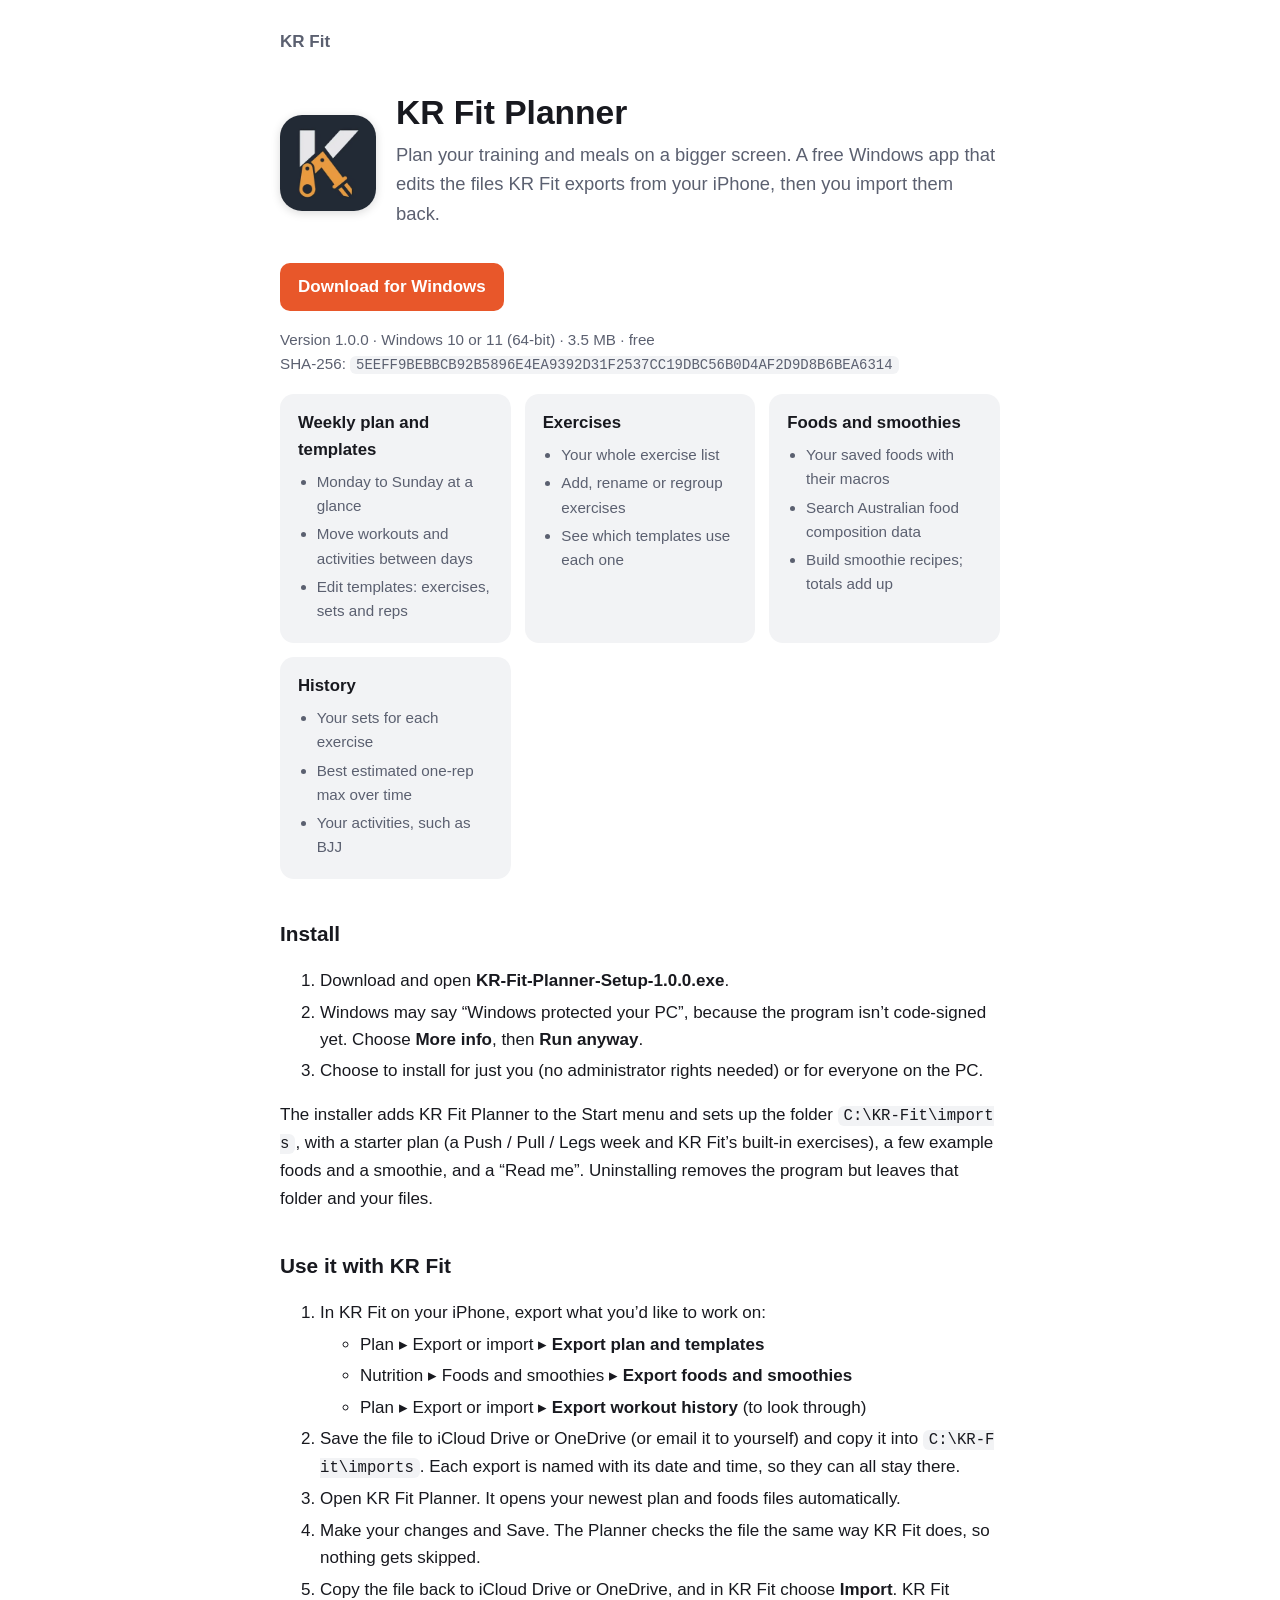
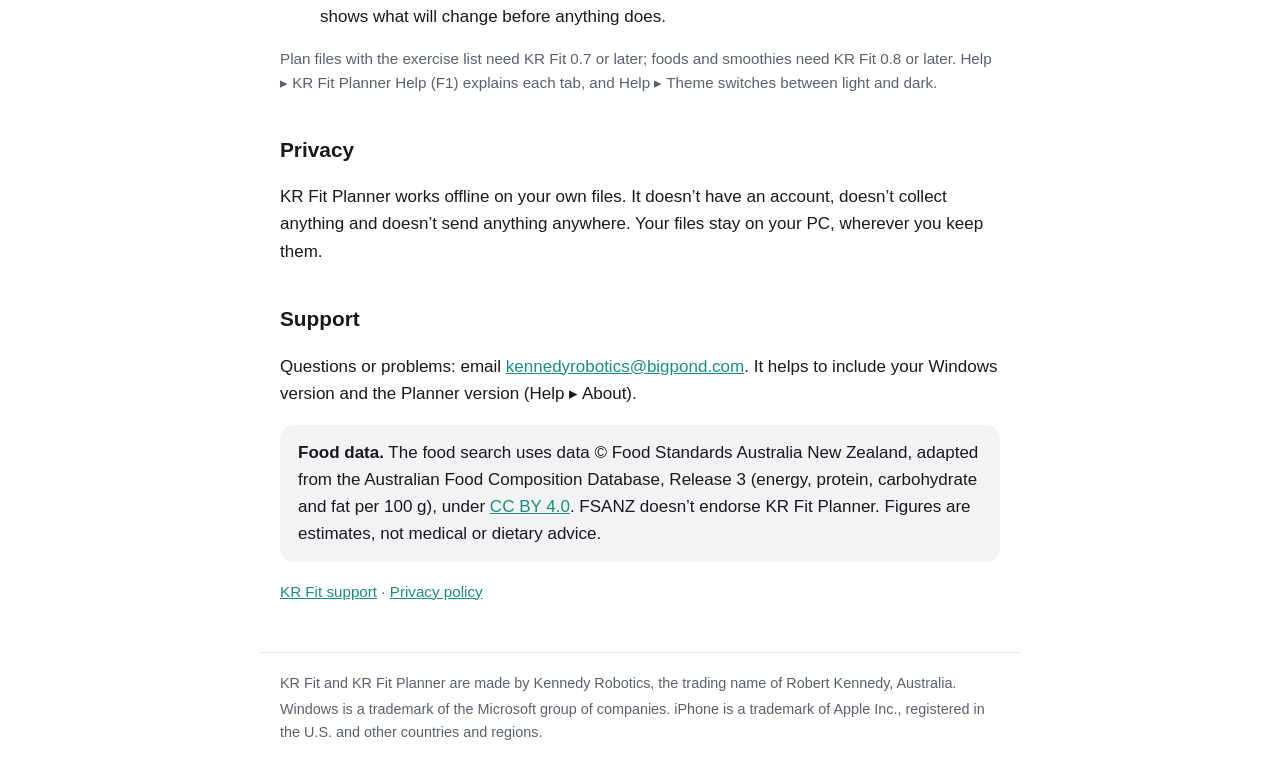
==== krfit/planner/index.html @ 1c7f2bd5 "KR Fit Planner for Windows: download page (1.0.0) and links from the support page Co-Authored-By: Cl" ====
<!doctype html>
<html lang="en-AU">
<head>
  <meta charset="utf-8">
  <meta name="viewport" content="width=device-width, initial-scale=1">
  <title>KR Fit Planner for Windows</title>
  <meta name="description" content="KR Fit Planner: a free Windows app for editing your KR Fit weekly plan, templates, exercises, foods and smoothies on your PC.">
  <link rel="icon" href="/assets/favicon.png">
  <link rel="stylesheet" href="/assets/style.css">
  <style>
    code { background: var(--surface); border-radius: 6px; padding: 1px 6px; font-size: 0.92em; word-break: break-all; }
    ol li, ul li { margin: 0.25em 0; }
  </style>
</head>
<body>
  <header><a href="/krfit/">KR Fit</a></header>
  <main>
    <div class="hero">
      <img src="/assets/krfit-icon.png" alt="KR Fit app icon">
      <div>
        <h1>KR Fit Planner</h1>
        <p class="lead">Plan your training and meals on a bigger screen. A free Windows app that edits the files KR Fit exports
          from your iPhone, then you import them back.</p>
      </div>
    </div>

    <p><a class="button" href="KR-Fit-Planner-Setup-1.0.0.exe" download>Download for Windows</a></p>
    <p class="muted">Version 1.0.0 · Windows 10 or 11 (64-bit) · 3.5 MB · free<br>
      SHA-256: <code>5EEFF9BEBBCB92B5896E4EA9392D31F2537CC19DBC56B0D4AF2D9D8B6BEA6314</code></p>

    <div class="cards">
      <div class="card">
        <h3>Weekly plan and templates</h3>
        <ul>
          <li>Monday to Sunday at a glance</li>
          <li>Move workouts and activities between days</li>
          <li>Edit templates: exercises, sets and reps</li>
        </ul>
      </div>
      <div class="card">
        <h3>Exercises</h3>
        <ul>
          <li>Your whole exercise list</li>
          <li>Add, rename or regroup exercises</li>
          <li>See which templates use each one</li>
        </ul>
      </div>
      <div class="card">
        <h3>Foods and smoothies</h3>
        <ul>
          <li>Your saved foods with their macros</li>
          <li>Search Australian food composition data</li>
          <li>Build smoothie recipes; totals add up</li>
        </ul>
      </div>
      <div class="card">
        <h3>History</h3>
        <ul>
          <li>Your sets for each exercise</li>
          <li>Best estimated one-rep max over time</li>
          <li>Your activities, such as BJJ</li>
        </ul>
      </div>
    </div>

    <h2>Install</h2>
    <ol>
      <li>Download and open <strong>KR-Fit-Planner-Setup-1.0.0.exe</strong>.</li>
      <li>Windows may say “Windows protected your PC”, because the program isn’t code-signed yet. Choose
        <strong>More info</strong>, then <strong>Run anyway</strong>.</li>
      <li>Choose to install for just you (no administrator rights needed) or for everyone on the PC.</li>
    </ol>
    <p>The installer adds KR Fit Planner to the Start menu and sets up the folder <code>C:\KR-Fit\imports</code>, with a
      starter plan (a Push / Pull / Legs week and KR Fit’s built-in exercises), a few example foods and a smoothie, and a
      “Read me”. Uninstalling removes the program but leaves that folder and your files.</p>

    <h2>Use it with KR Fit</h2>
    <ol>
      <li>In KR Fit on your iPhone, export what you’d like to work on:
        <ul>
          <li>Plan ▸ Export or import ▸ <strong>Export plan and templates</strong></li>
          <li>Nutrition ▸ Foods and smoothies ▸ <strong>Export foods and smoothies</strong></li>
          <li>Plan ▸ Export or import ▸ <strong>Export workout history</strong> (to look through)</li>
        </ul>
      </li>
      <li>Save the file to iCloud Drive or OneDrive (or email it to yourself) and copy it into <code>C:\KR-Fit\imports</code>.
        Each export is named with its date and time, so they can all stay there.</li>
      <li>Open KR Fit Planner. It opens your newest plan and foods files automatically.</li>
      <li>Make your changes and Save. The Planner checks the file the same way KR Fit does, so nothing gets skipped.</li>
      <li>Copy the file back to iCloud Drive or OneDrive, and in KR Fit choose <strong>Import</strong>. KR Fit shows what will
        change before anything does.</li>
    </ol>
    <p class="muted">Plan files with the exercise list need KR Fit 0.7 or later; foods and smoothies need KR Fit 0.8 or later.
      Help ▸ KR Fit Planner Help (F1) explains each tab, and Help ▸ Theme switches between light and dark.</p>

    <h2>Privacy</h2>
    <p>KR Fit Planner works offline on your own files. It doesn’t have an account, doesn’t collect anything and doesn’t send
      anything anywhere. Your files stay on your PC, wherever you keep them.</p>

    <h2>Support</h2>
    <p>Questions or problems: email
      <a href="mailto:kennedyrobotics@bigpond.com?subject=KR%20Fit%20Planner">kennedyrobotics@bigpond.com</a>. It helps to
      include your Windows version and the Planner version (Help ▸ About).</p>

    <div class="note">
      <strong>Food data.</strong> The food search uses data © Food Standards Australia New Zealand, adapted from the
      Australian Food Composition Database, Release 3 (energy, protein, carbohydrate and fat per 100 g), under
      <a href="https://creativecommons.org/licenses/by/4.0/">CC BY 4.0</a>. FSANZ doesn’t endorse KR Fit Planner. Figures
      are estimates, not medical or dietary advice.
    </div>

    <p class="muted"><a href="/krfit/">KR Fit support</a> · <a href="/krfit/privacy/">Privacy policy</a></p>
  </main>
  <footer>
    <p>KR Fit and KR Fit Planner are made by Kennedy Robotics, the trading name of Robert Kennedy, Australia.</p>
    <p>Windows is a trademark of the Microsoft group of companies. iPhone is a trademark of Apple Inc., registered in the
      U.S. and other countries and regions.</p>
  </footer>
</body>
</html>
---- assets/style.css ----
:root {
  --bg: #ffffff;
  --surface: #f2f3f5;
  --text: #18191f;
  --muted: #5b6070;
  --accent: #e8572a;
  --accent-2: #1a8c80;
  --border: #e1e3e8;
  color-scheme: light dark;
}
@media (prefers-color-scheme: dark) {
  :root {
    --bg: #18191f;
    --surface: #23252d;
    --text: #f2f3f5;
    --muted: #a3a8b8;
    --accent: #ff7a4d;
    --accent-2: #3cc0b2;
    --border: #33363f;
  }
}
* { box-sizing: border-box; }
html { -webkit-text-size-adjust: 100%; }
body {
  margin: 0;
  background: var(--bg);
  color: var(--text);
  font: 17px/1.6 -apple-system, BlinkMacSystemFont, "Segoe UI", Roboto, Helvetica, Arial, sans-serif;
}
main, header, footer { max-width: 760px; margin: 0 auto; padding: 0 20px; }
header { padding-top: 28px; padding-bottom: 8px; }
header a { color: var(--muted); text-decoration: none; font-weight: 600; }
h1 { font-size: 2.1rem; line-height: 1.2; margin: 0.4em 0 0.2em; }
h2 { font-size: 1.3rem; margin: 1.8em 0 0.4em; }
p, li { color: var(--text); }
.lead { font-size: 1.15rem; color: var(--muted); margin-top: 0; }
.muted { color: var(--muted); font-size: 0.95rem; }
a { color: var(--accent-2); }
.hero { display: flex; gap: 20px; align-items: center; margin-top: 16px; }
.hero img { width: 96px; height: 96px; border-radius: 22px; flex: none; box-shadow: 0 2px 10px rgba(0, 0, 0, 0.15); }
.cards { display: grid; grid-template-columns: repeat(auto-fit, minmax(200px, 1fr)); gap: 14px; margin: 18px 0; }
.card { background: var(--surface); border-radius: 14px; padding: 16px 18px; }
.card h3 { margin: 0 0 6px; font-size: 1.05rem; }
.card ul { margin: 0; padding-left: 1.1em; }
.card li { color: var(--muted); font-size: 0.95rem; }
.note { background: var(--surface); border-radius: 14px; padding: 14px 18px; margin: 18px 0; }
.button {
  display: inline-block; background: var(--accent); color: #fff; text-decoration: none;
  font-weight: 600; padding: 10px 18px; border-radius: 10px;
}
footer { border-top: 1px solid var(--border); margin-top: 48px; padding-top: 16px; padding-bottom: 32px; }
footer p { color: var(--muted); font-size: 0.9rem; margin: 0.2em 0; }
@media (max-width: 480px) {
  h1 { font-size: 1.7rem; }
  .hero img { width: 72px; height: 72px; border-radius: 16px; }
}
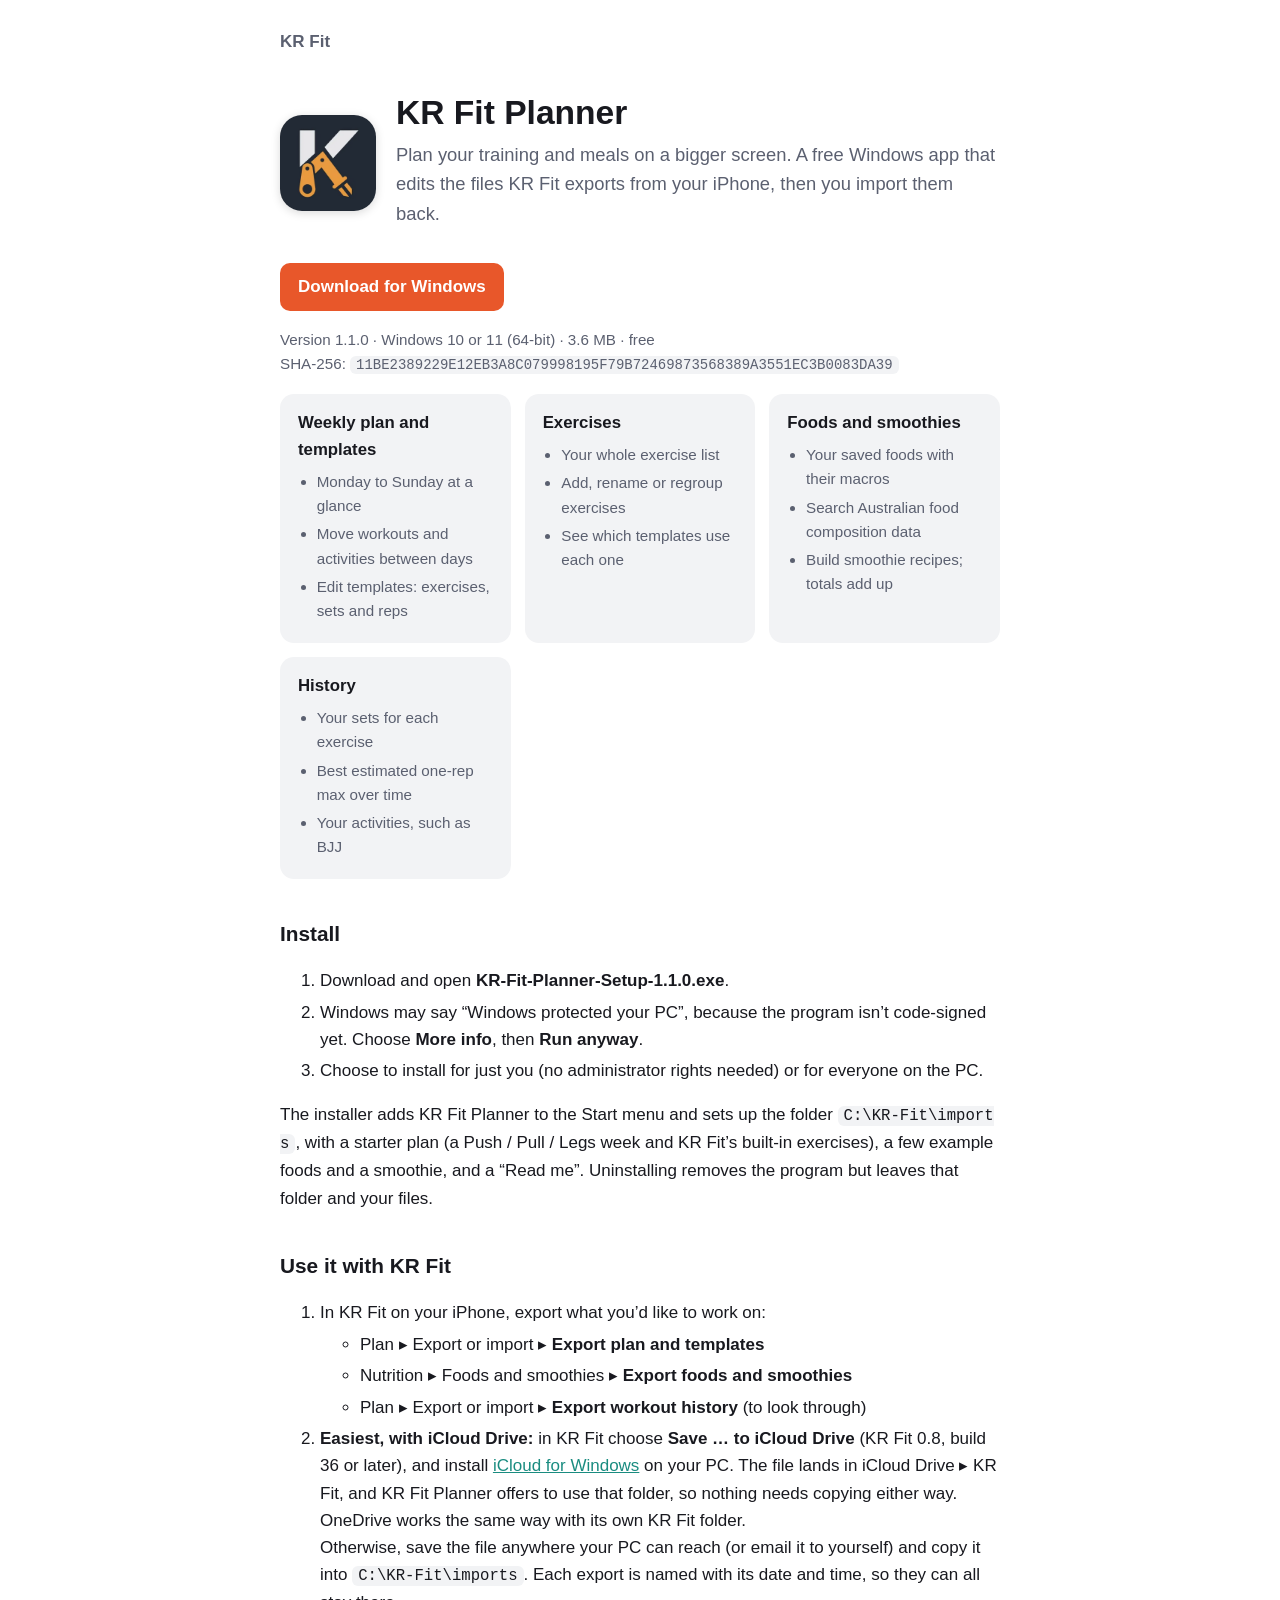
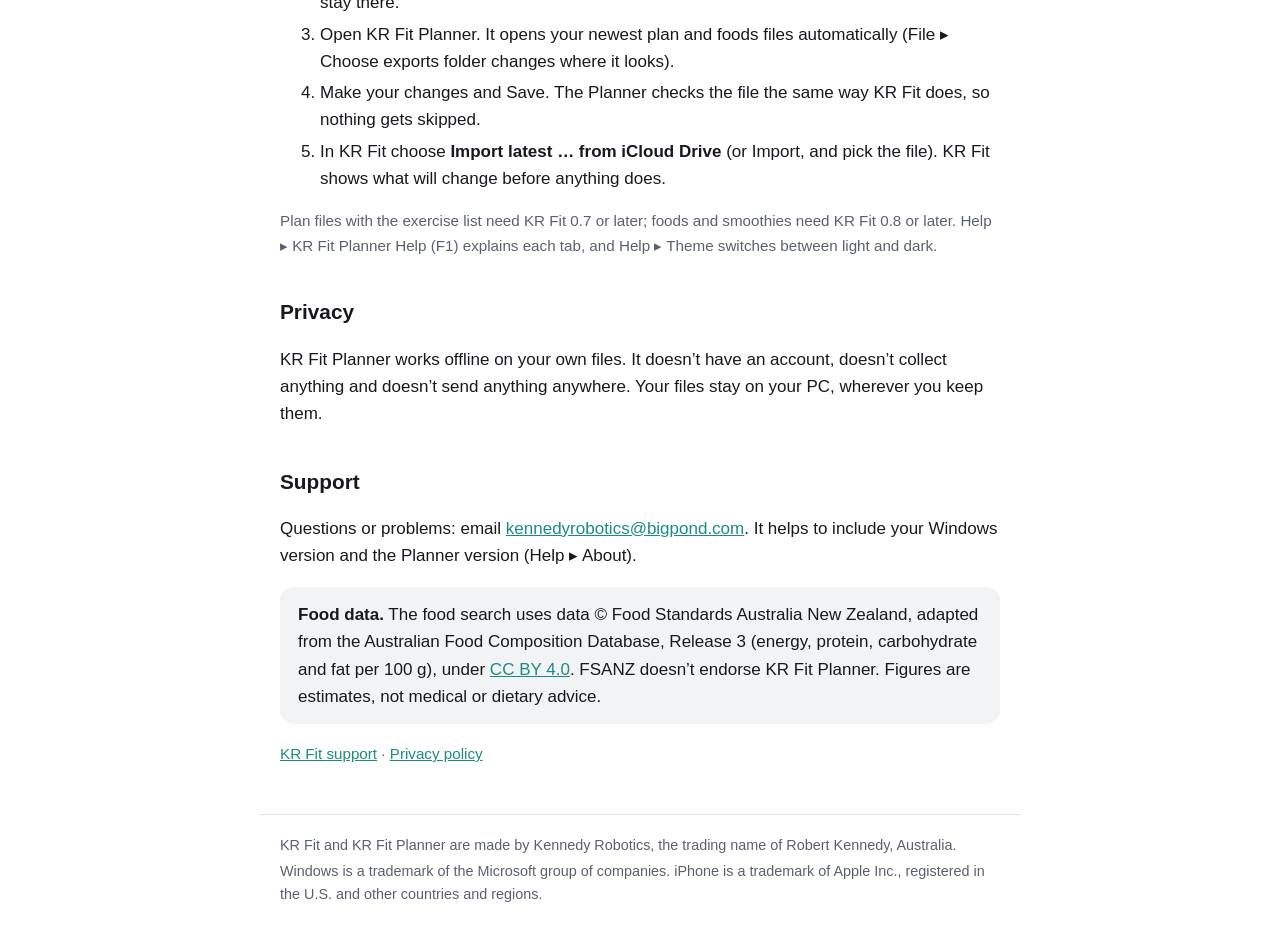
==== commit aa16df3f: "KR Fit Planner 1.1.0 (iCloud Drive / OneDrive folder); privacy policy: the KR Fit folder in iCloud D" ====
--- a/krfit/planner/index.html
+++ b/krfit/planner/index.html
@@ -24,9 +24,9 @@
       </div>
     </div>
 
-    <p><a class="button" href="KR-Fit-Planner-Setup-1.0.0.exe" download>Download for Windows</a></p>
-    <p class="muted">Version 1.0.0 · Windows 10 or 11 (64-bit) · 3.5 MB · free<br>
-      SHA-256: <code>5EEFF9BEBBCB92B5896E4EA9392D31F2537CC19DBC56B0D4AF2D9D8B6BEA6314</code></p>
+    <p><a class="button" href="KR-Fit-Planner-Setup-1.1.0.exe" download>Download for Windows</a></p>
+    <p class="muted">Version 1.1.0 · Windows 10 or 11 (64-bit) · 3.6 MB · free<br>
+      SHA-256: <code>11BE2389229E12EB3A8C079998195F79B72469873568389A3551EC3B0083DA39</code></p>
 
     <div class="cards">
       <div class="card">
@@ -65,7 +65,7 @@
 
     <h2>Install</h2>
     <ol>
-      <li>Download and open <strong>KR-Fit-Planner-Setup-1.0.0.exe</strong>.</li>
+      <li>Download and open <strong>KR-Fit-Planner-Setup-1.1.0.exe</strong>.</li>
       <li>Windows may say “Windows protected your PC”, because the program isn’t code-signed yet. Choose
         <strong>More info</strong>, then <strong>Run anyway</strong>.</li>
       <li>Choose to install for just you (no administrator rights needed) or for everyone on the PC.</li>
@@ -83,12 +83,17 @@
           <li>Plan ▸ Export or import ▸ <strong>Export workout history</strong> (to look through)</li>
         </ul>
       </li>
-      <li>Save the file to iCloud Drive or OneDrive (or email it to yourself) and copy it into <code>C:\KR-Fit\imports</code>.
-        Each export is named with its date and time, so they can all stay there.</li>
-      <li>Open KR Fit Planner. It opens your newest plan and foods files automatically.</li>
+      <li><strong>Easiest, with iCloud Drive:</strong> in KR Fit choose <strong>Save … to iCloud Drive</strong> (KR Fit 0.8,
+        build 36 or later), and install <a href="https://apps.microsoft.com/search?query=icloud">iCloud for Windows</a> on
+        your PC. The file lands in iCloud Drive ▸ KR Fit, and KR Fit Planner offers to use that folder, so nothing needs
+        copying either way. OneDrive works the same way with its own KR Fit folder.<br>
+        Otherwise, save the file anywhere your PC can reach (or email it to yourself) and copy it into
+        <code>C:\KR-Fit\imports</code>. Each export is named with its date and time, so they can all stay there.</li>
+      <li>Open KR Fit Planner. It opens your newest plan and foods files automatically (File ▸ Choose exports folder
+        changes where it looks).</li>
       <li>Make your changes and Save. The Planner checks the file the same way KR Fit does, so nothing gets skipped.</li>
-      <li>Copy the file back to iCloud Drive or OneDrive, and in KR Fit choose <strong>Import</strong>. KR Fit shows what will
-        change before anything does.</li>
+      <li>In KR Fit choose <strong>Import latest … from iCloud Drive</strong> (or Import, and pick the file). KR Fit shows
+        what will change before anything does.</li>
     </ol>
     <p class="muted">Plan files with the exercise list need KR Fit 0.7 or later; foods and smoothies need KR Fit 0.8 or later.
       Help ▸ KR Fit Planner Help (F1) explains each tab, and Help ▸ Theme switches between light and dark.</p>
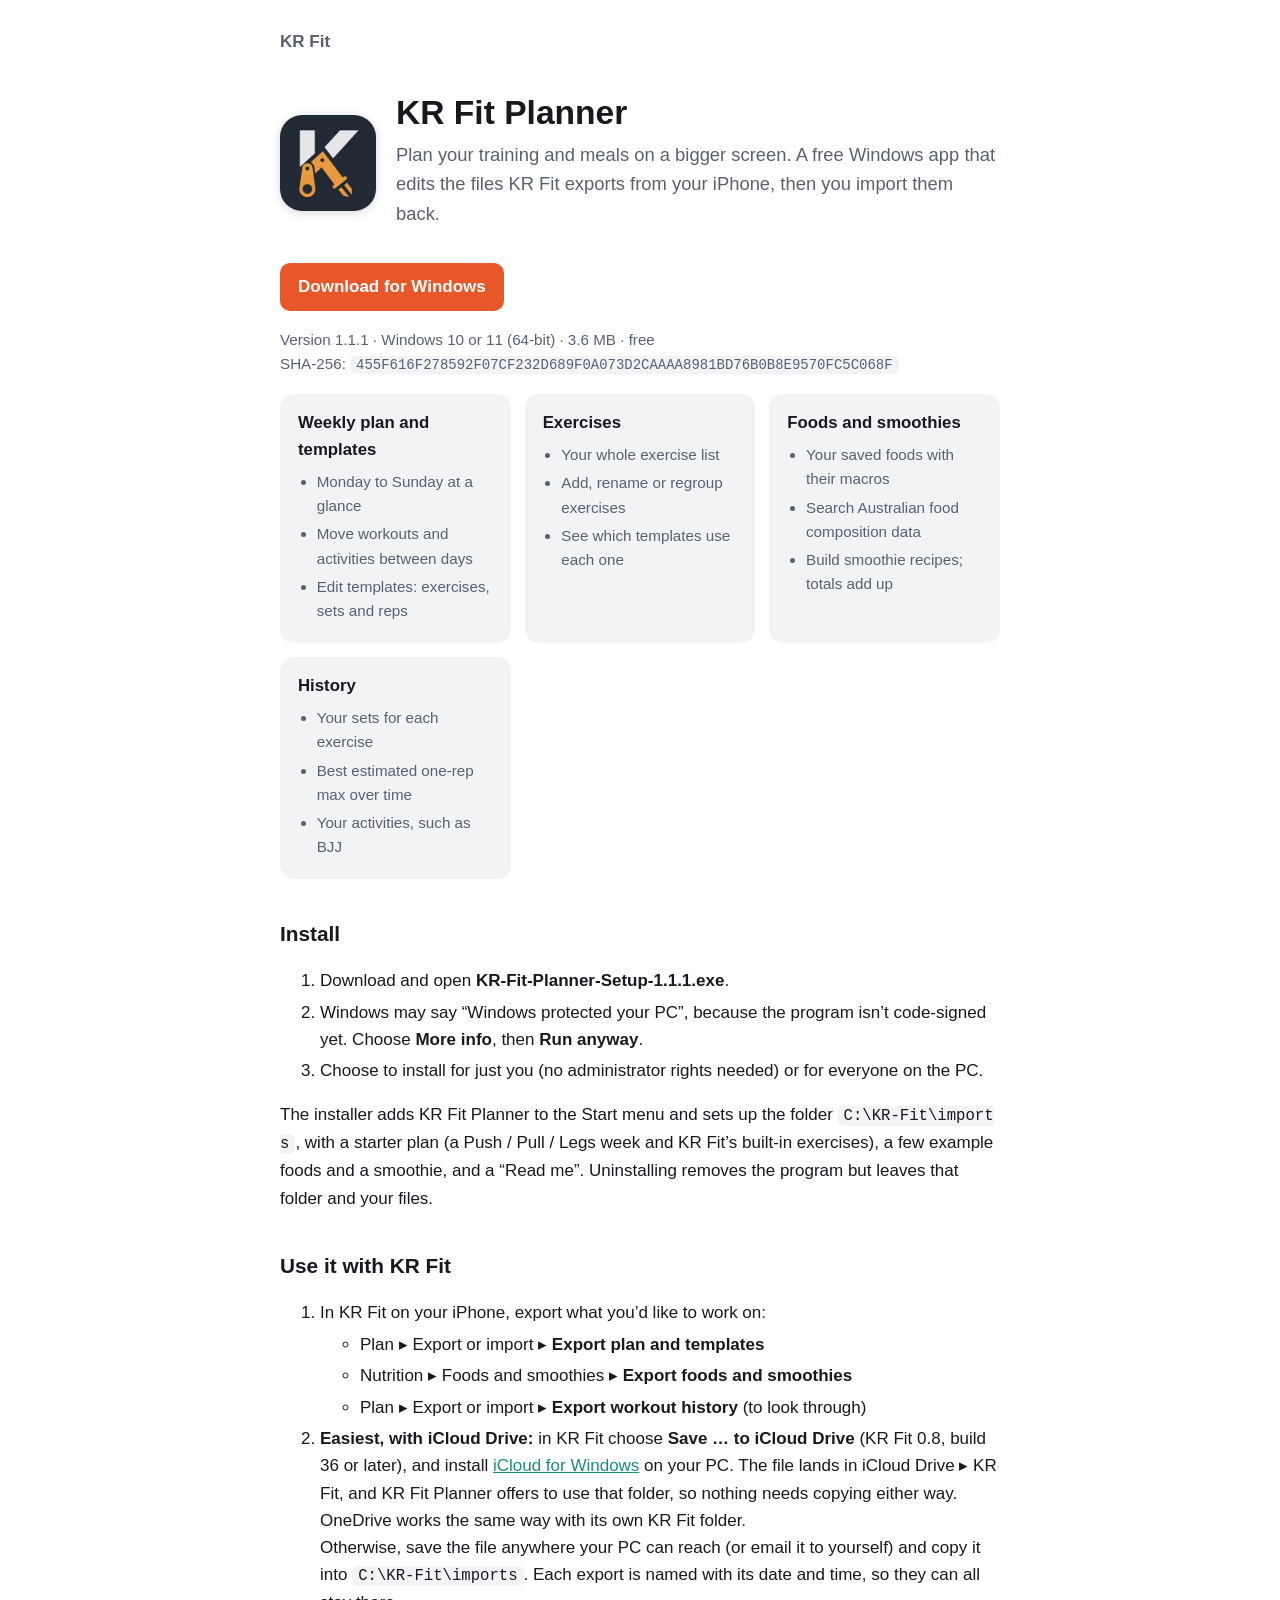
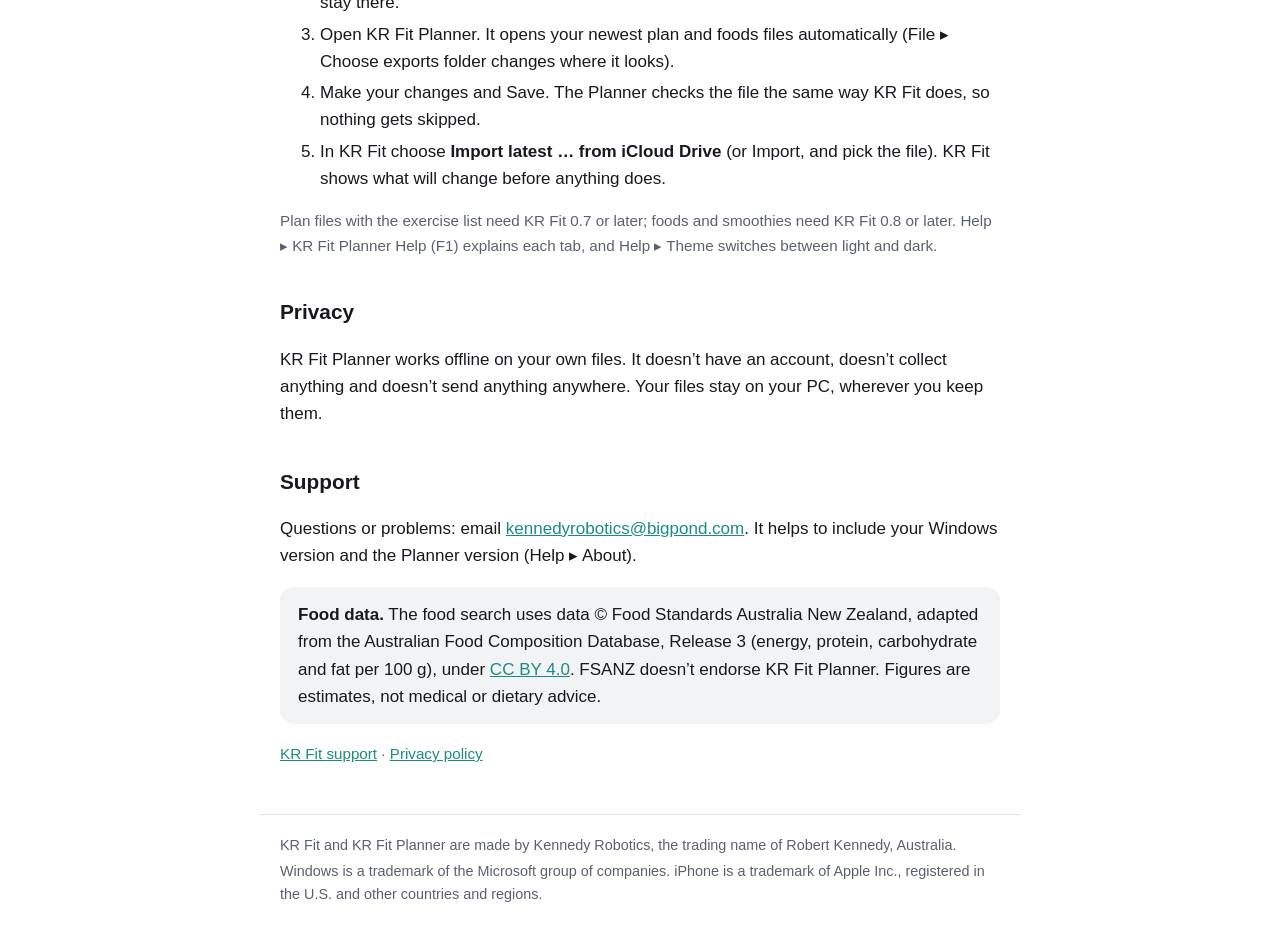
==== commit 2992bf87: "KR Fit Planner 1.1.1: finds KR Fit's iCloud Drive folder Co-Authored-By: Claude Opus 5.5 <noreply@an" ====
--- a/krfit/planner/index.html
+++ b/krfit/planner/index.html
@@ -24,9 +24,9 @@
       </div>
     </div>
 
-    <p><a class="button" href="KR-Fit-Planner-Setup-1.1.0.exe" download>Download for Windows</a></p>
-    <p class="muted">Version 1.1.0 · Windows 10 or 11 (64-bit) · 3.6 MB · free<br>
-      SHA-256: <code>11BE2389229E12EB3A8C079998195F79B72469873568389A3551EC3B0083DA39</code></p>
+    <p><a class="button" href="KR-Fit-Planner-Setup-1.1.1.exe" download>Download for Windows</a></p>
+    <p class="muted">Version 1.1.1 · Windows 10 or 11 (64-bit) · 3.6 MB · free<br>
+      SHA-256: <code>455F616F278592F07CF232D689F0A073D2CAAAA8981BD76B0B8E9570FC5C068F</code></p>
 
     <div class="cards">
       <div class="card">
@@ -65,7 +65,7 @@
 
     <h2>Install</h2>
     <ol>
-      <li>Download and open <strong>KR-Fit-Planner-Setup-1.1.0.exe</strong>.</li>
+      <li>Download and open <strong>KR-Fit-Planner-Setup-1.1.1.exe</strong>.</li>
       <li>Windows may say “Windows protected your PC”, because the program isn’t code-signed yet. Choose
         <strong>More info</strong>, then <strong>Run anyway</strong>.</li>
       <li>Choose to install for just you (no administrator rights needed) or for everyone on the PC.</li>
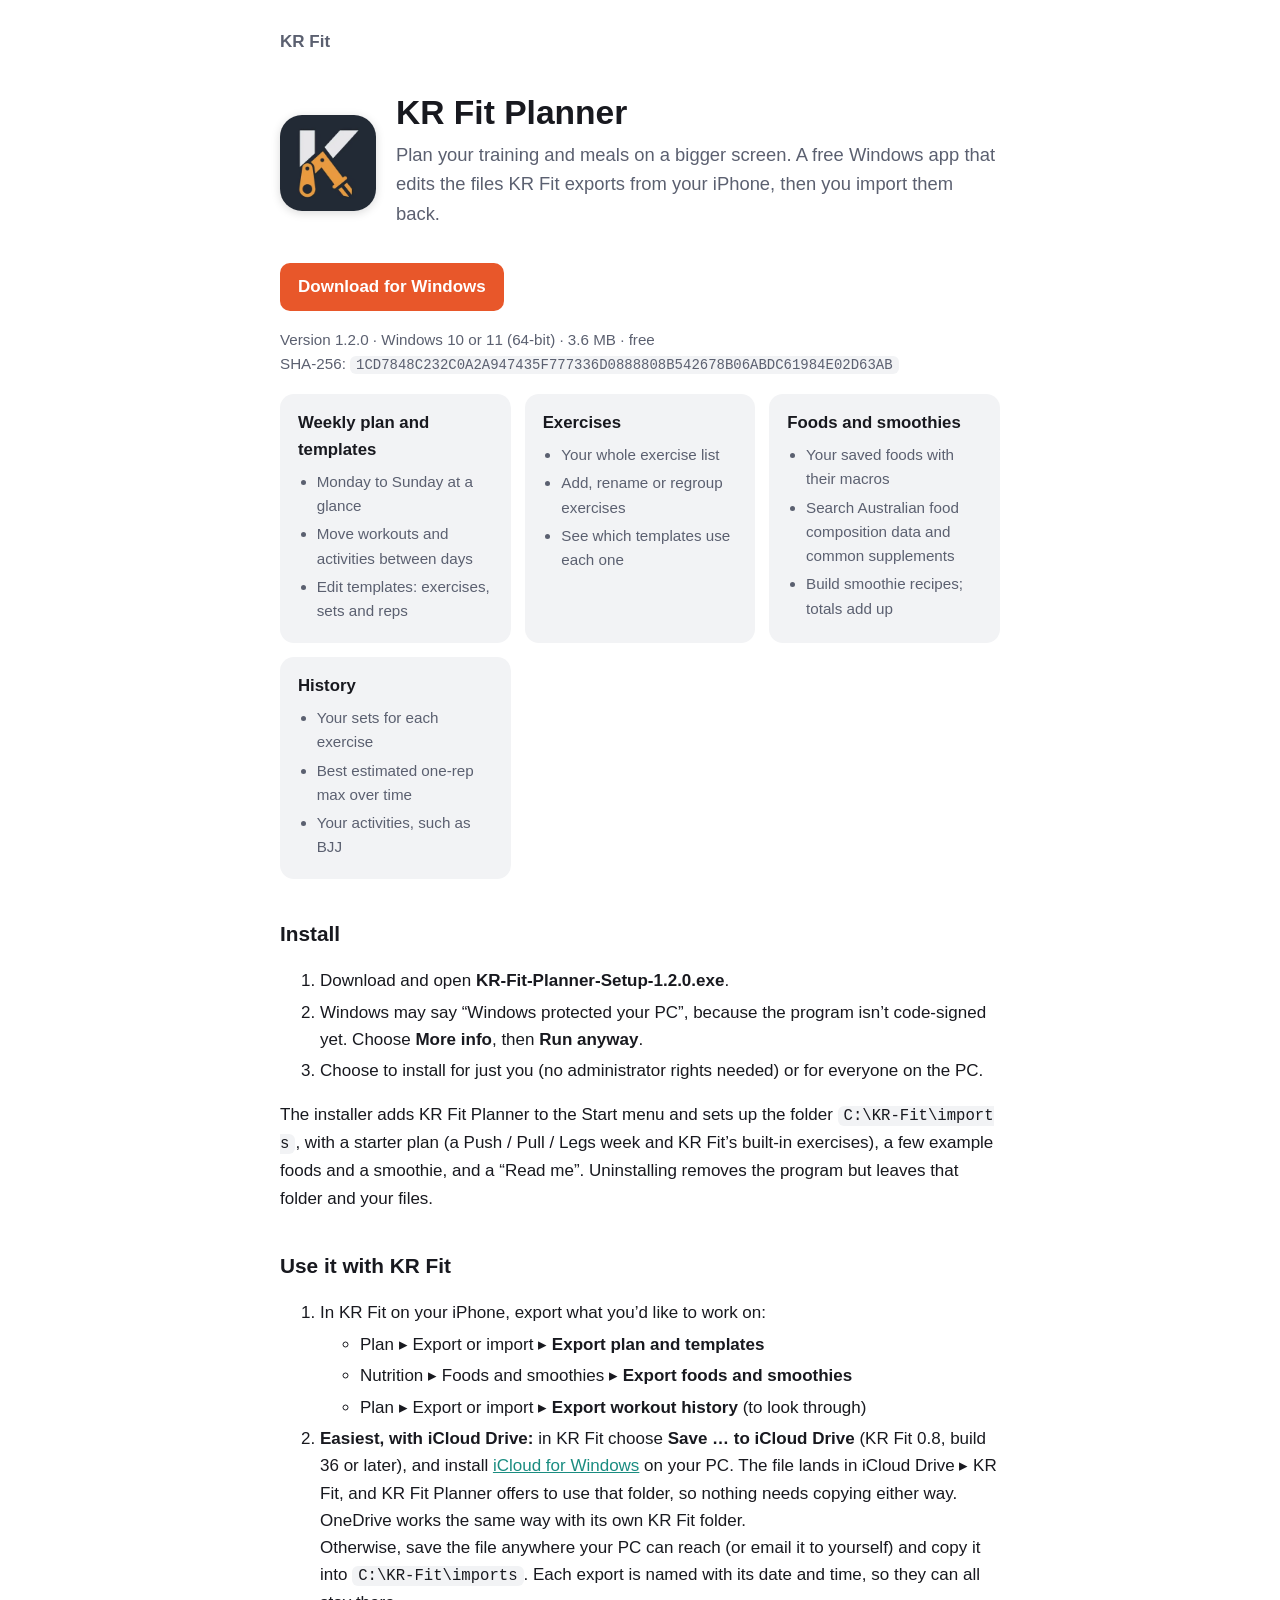
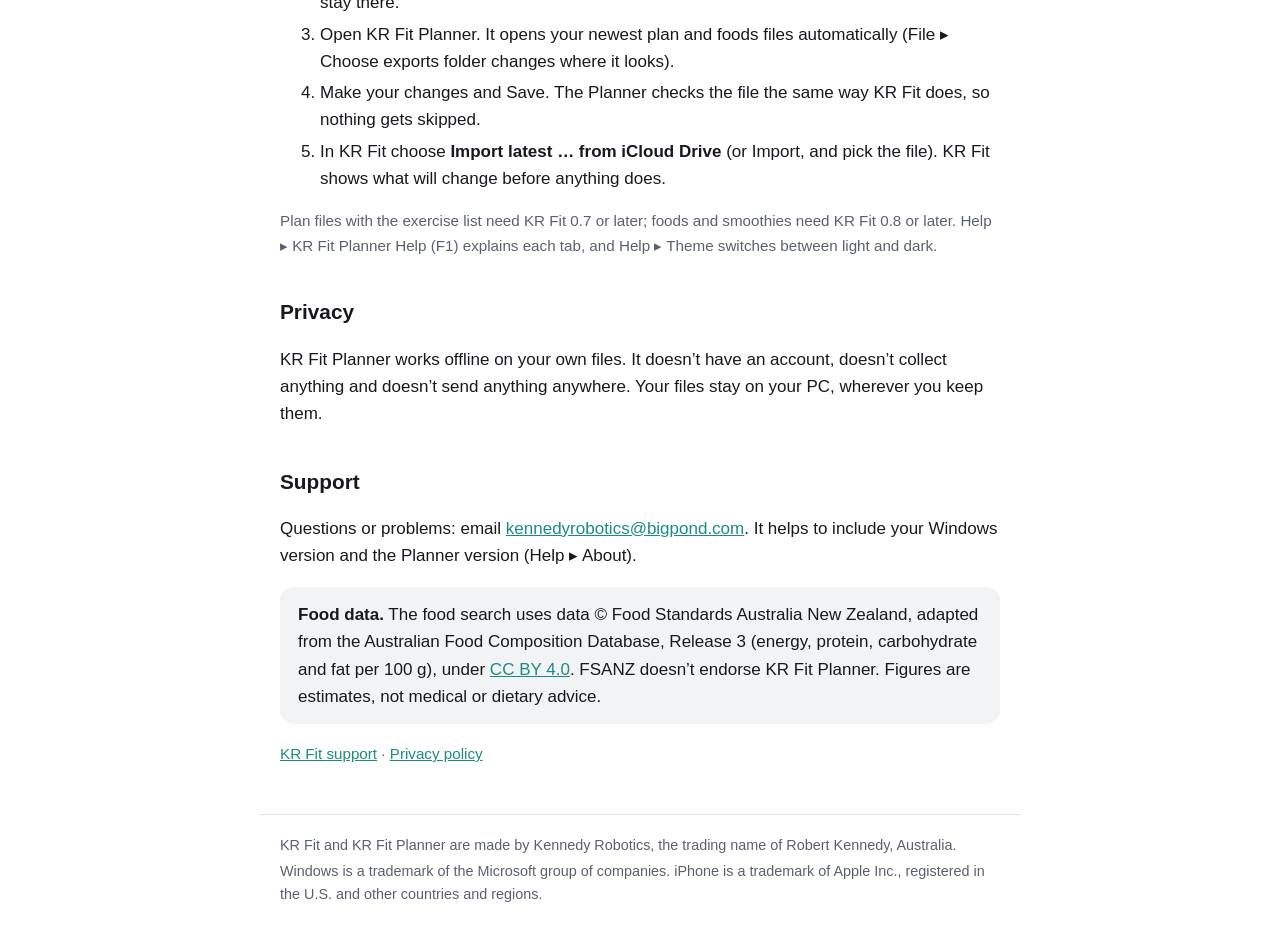
==== commit 0d1515e9: "KR Fit Planner 1.2.0: Find a supplement Co-Authored-By: Claude Opus 5.5 <noreply@anthropic.com>" ====
--- a/krfit/planner/index.html
+++ b/krfit/planner/index.html
@@ -24,9 +24,9 @@
       </div>
     </div>
 
-    <p><a class="button" href="KR-Fit-Planner-Setup-1.1.1.exe" download>Download for Windows</a></p>
-    <p class="muted">Version 1.1.1 · Windows 10 or 11 (64-bit) · 3.6 MB · free<br>
-      SHA-256: <code>455F616F278592F07CF232D689F0A073D2CAAAA8981BD76B0B8E9570FC5C068F</code></p>
+    <p><a class="button" href="KR-Fit-Planner-Setup-1.2.0.exe" download>Download for Windows</a></p>
+    <p class="muted">Version 1.2.0 · Windows 10 or 11 (64-bit) · 3.6 MB · free<br>
+      SHA-256: <code>1CD7848C232C0A2A947435F777336D0888808B542678B06ABDC61984E02D63AB</code></p>
 
     <div class="cards">
       <div class="card">
@@ -49,7 +49,7 @@
         <h3>Foods and smoothies</h3>
         <ul>
           <li>Your saved foods with their macros</li>
-          <li>Search Australian food composition data</li>
+          <li>Search Australian food composition data and common supplements</li>
           <li>Build smoothie recipes; totals add up</li>
         </ul>
       </div>
@@ -65,7 +65,7 @@
 
     <h2>Install</h2>
     <ol>
-      <li>Download and open <strong>KR-Fit-Planner-Setup-1.1.1.exe</strong>.</li>
+      <li>Download and open <strong>KR-Fit-Planner-Setup-1.2.0.exe</strong>.</li>
       <li>Windows may say “Windows protected your PC”, because the program isn’t code-signed yet. Choose
         <strong>More info</strong>, then <strong>Run anyway</strong>.</li>
       <li>Choose to install for just you (no administrator rights needed) or for everyone on the PC.</li>
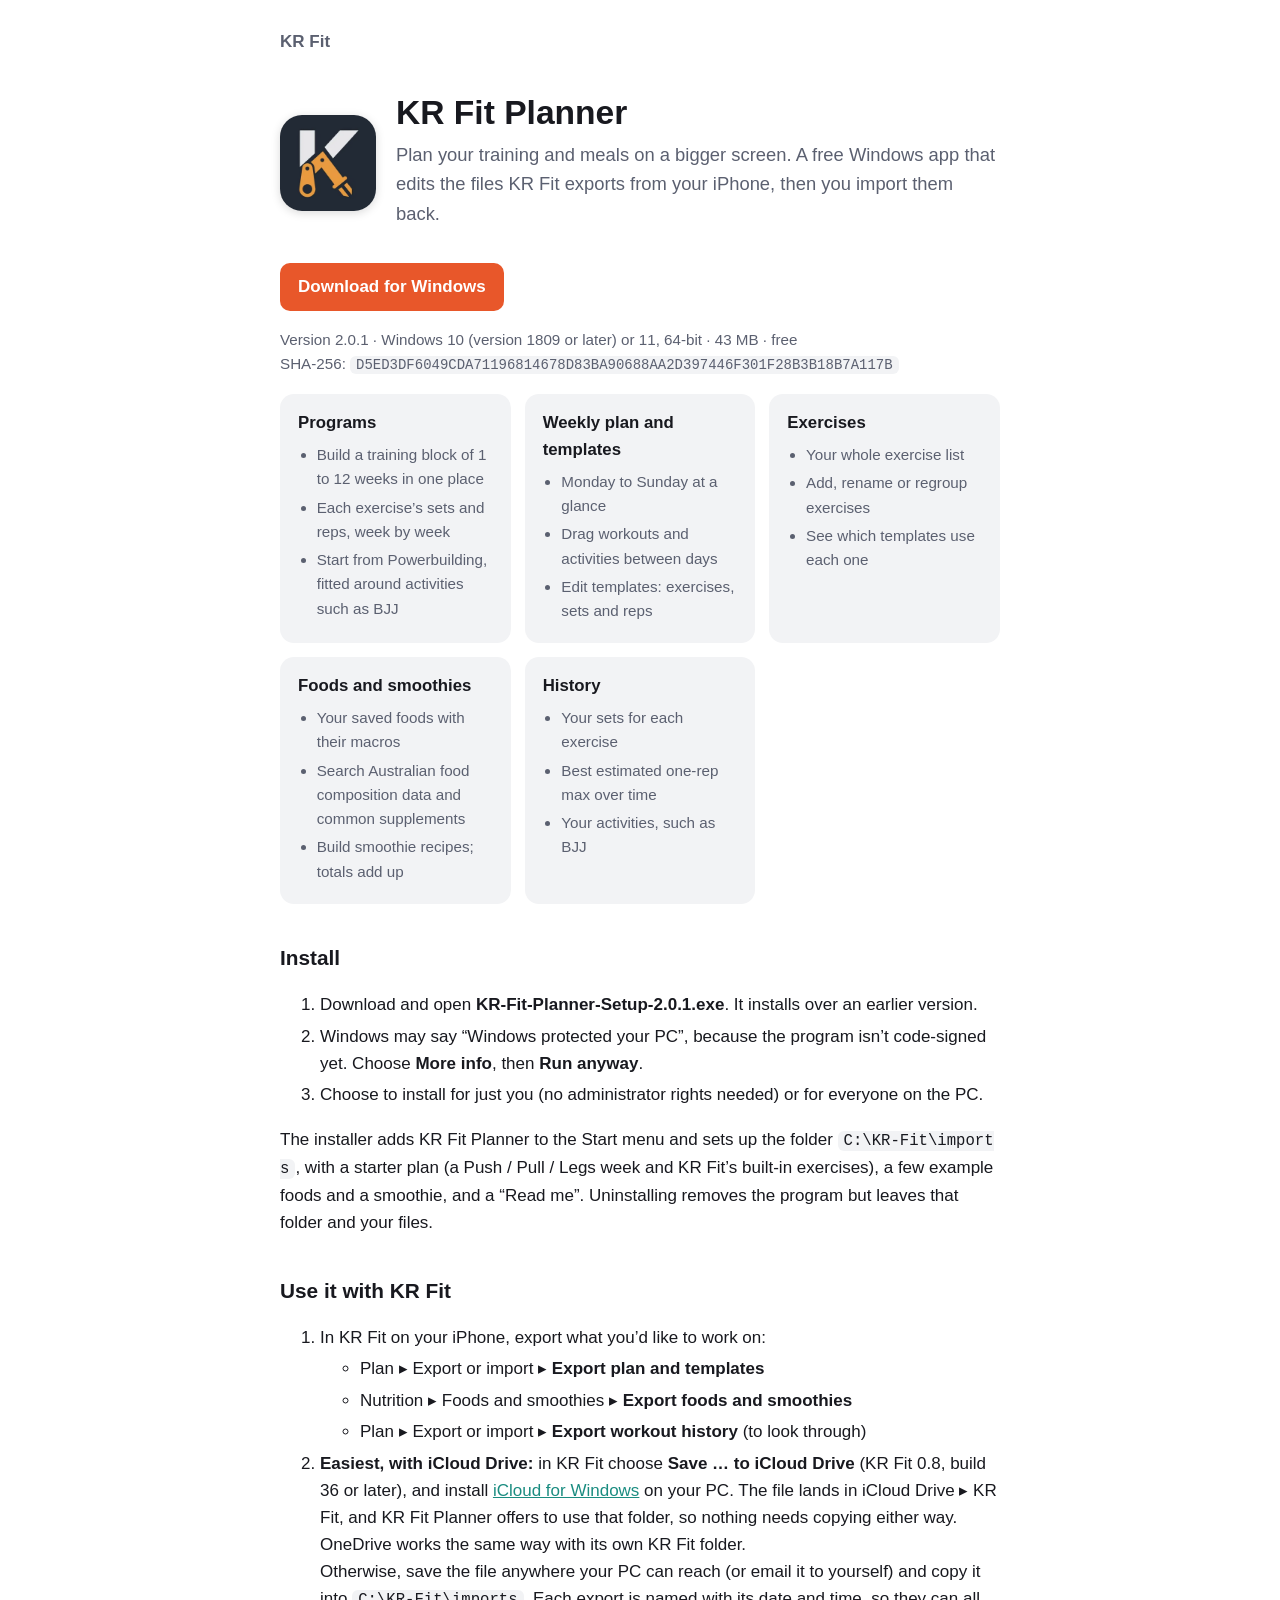
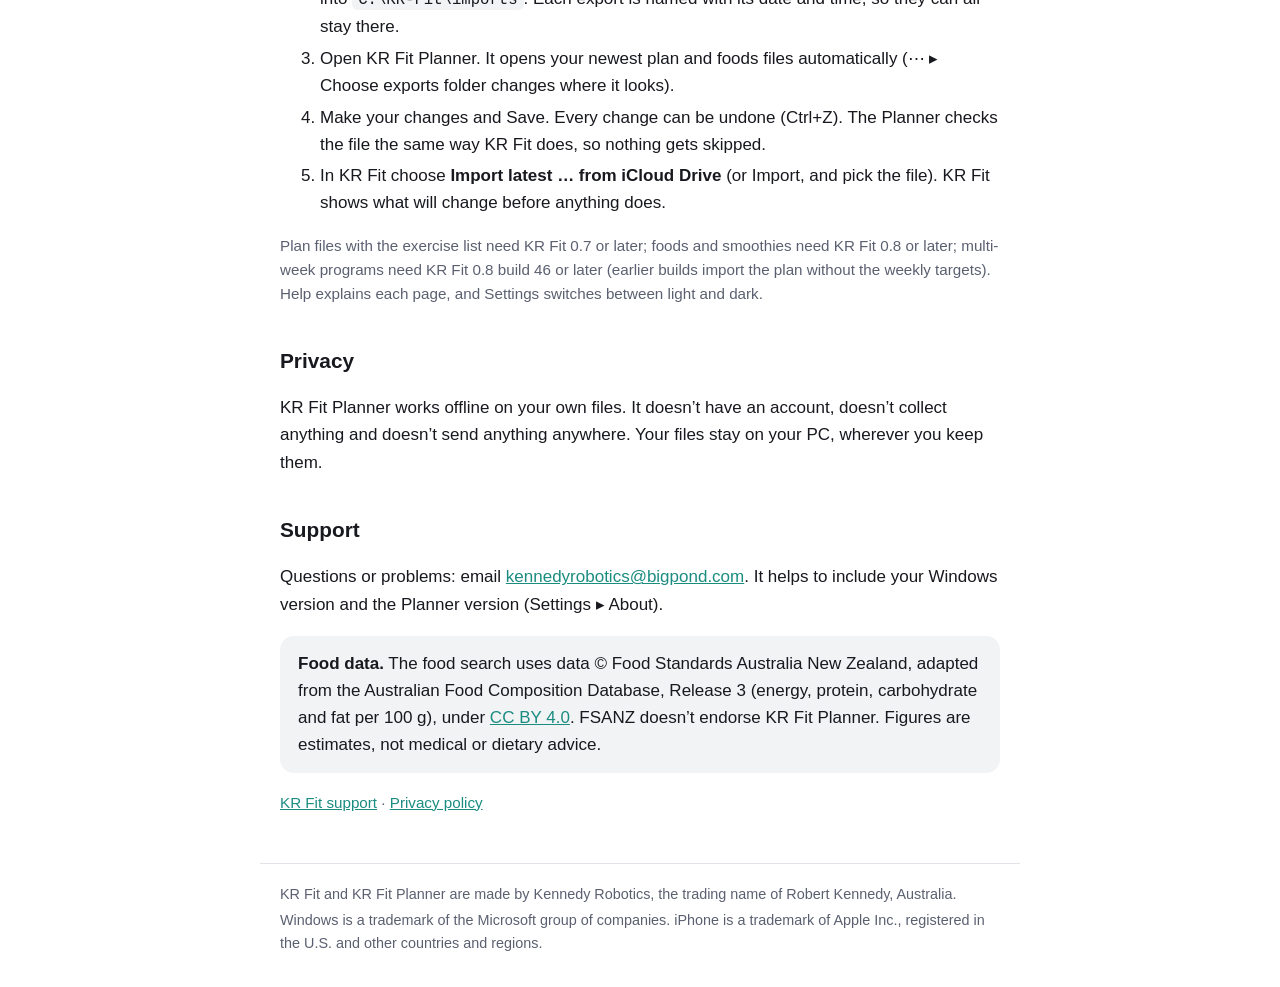
==== commit f8fdd535: "KR Fit Planner 2.0.1: Windows 11 app with a Program page (multi-week programs)" ====
--- a/krfit/planner/index.html
+++ b/krfit/planner/index.html
@@ -4,7 +4,7 @@
   <meta charset="utf-8">
   <meta name="viewport" content="width=device-width, initial-scale=1">
   <title>KR Fit Planner for Windows</title>
-  <meta name="description" content="KR Fit Planner: a free Windows app for editing your KR Fit weekly plan, templates, exercises, foods and smoothies on your PC.">
+  <meta name="description" content="KR Fit Planner: a free Windows app for building your KR Fit programs and editing your weekly plan, templates, exercises, foods and smoothies on your PC.">
   <link rel="icon" href="/assets/favicon.png">
   <link rel="stylesheet" href="/assets/style.css">
   <style>
@@ -24,16 +24,24 @@
       </div>
     </div>
 
-    <p><a class="button" href="KR-Fit-Planner-Setup-1.2.0.exe" download>Download for Windows</a></p>
-    <p class="muted">Version 1.2.0 · Windows 10 or 11 (64-bit) · 3.6 MB · free<br>
-      SHA-256: <code>1CD7848C232C0A2A947435F777336D0888808B542678B06ABDC61984E02D63AB</code></p>
+    <p><a class="button" href="KR-Fit-Planner-Setup-2.0.1.exe" download>Download for Windows</a></p>
+    <p class="muted">Version 2.0.1 · Windows 10 (version 1809 or later) or 11, 64-bit · 43 MB · free<br>
+      SHA-256: <code>D5ED3DF6049CDA71196814678D83BA90688AA2D397446F301F28B3B18B7A117B</code></p>
 
     <div class="cards">
+      <div class="card">
+        <h3>Programs</h3>
+        <ul>
+          <li>Build a training block of 1 to 12 weeks in one place</li>
+          <li>Each exercise’s sets and reps, week by week</li>
+          <li>Start from Powerbuilding, fitted around activities such as BJJ</li>
+        </ul>
+      </div>
       <div class="card">
         <h3>Weekly plan and templates</h3>
         <ul>
           <li>Monday to Sunday at a glance</li>
-          <li>Move workouts and activities between days</li>
+          <li>Drag workouts and activities between days</li>
           <li>Edit templates: exercises, sets and reps</li>
         </ul>
       </div>
@@ -65,7 +73,7 @@
 
     <h2>Install</h2>
     <ol>
-      <li>Download and open <strong>KR-Fit-Planner-Setup-1.2.0.exe</strong>.</li>
+      <li>Download and open <strong>KR-Fit-Planner-Setup-2.0.1.exe</strong>. It installs over an earlier version.</li>
       <li>Windows may say “Windows protected your PC”, because the program isn’t code-signed yet. Choose
         <strong>More info</strong>, then <strong>Run anyway</strong>.</li>
       <li>Choose to install for just you (no administrator rights needed) or for everyone on the PC.</li>
@@ -89,14 +97,16 @@
         copying either way. OneDrive works the same way with its own KR Fit folder.<br>
         Otherwise, save the file anywhere your PC can reach (or email it to yourself) and copy it into
         <code>C:\KR-Fit\imports</code>. Each export is named with its date and time, so they can all stay there.</li>
-      <li>Open KR Fit Planner. It opens your newest plan and foods files automatically (File ▸ Choose exports folder
+      <li>Open KR Fit Planner. It opens your newest plan and foods files automatically (⋯ ▸ Choose exports folder
         changes where it looks).</li>
-      <li>Make your changes and Save. The Planner checks the file the same way KR Fit does, so nothing gets skipped.</li>
+      <li>Make your changes and Save. Every change can be undone (Ctrl+Z). The Planner checks the file the same way KR Fit
+        does, so nothing gets skipped.</li>
       <li>In KR Fit choose <strong>Import latest … from iCloud Drive</strong> (or Import, and pick the file). KR Fit shows
         what will change before anything does.</li>
     </ol>
-    <p class="muted">Plan files with the exercise list need KR Fit 0.7 or later; foods and smoothies need KR Fit 0.8 or later.
-      Help ▸ KR Fit Planner Help (F1) explains each tab, and Help ▸ Theme switches between light and dark.</p>
+    <p class="muted">Plan files with the exercise list need KR Fit 0.7 or later; foods and smoothies need KR Fit 0.8 or later;
+      multi-week programs need KR Fit 0.8 build 46 or later (earlier builds import the plan without the weekly targets).
+      Help explains each page, and Settings switches between light and dark.</p>
 
     <h2>Privacy</h2>
     <p>KR Fit Planner works offline on your own files. It doesn’t have an account, doesn’t collect anything and doesn’t send
@@ -105,7 +115,7 @@
     <h2>Support</h2>
     <p>Questions or problems: email
       <a href="mailto:kennedyrobotics@bigpond.com?subject=KR%20Fit%20Planner">kennedyrobotics@bigpond.com</a>. It helps to
-      include your Windows version and the Planner version (Help ▸ About).</p>
+      include your Windows version and the Planner version (Settings ▸ About).</p>
 
     <div class="note">
       <strong>Food data.</strong> The food search uses data © Food Standards Australia New Zealand, adapted from the
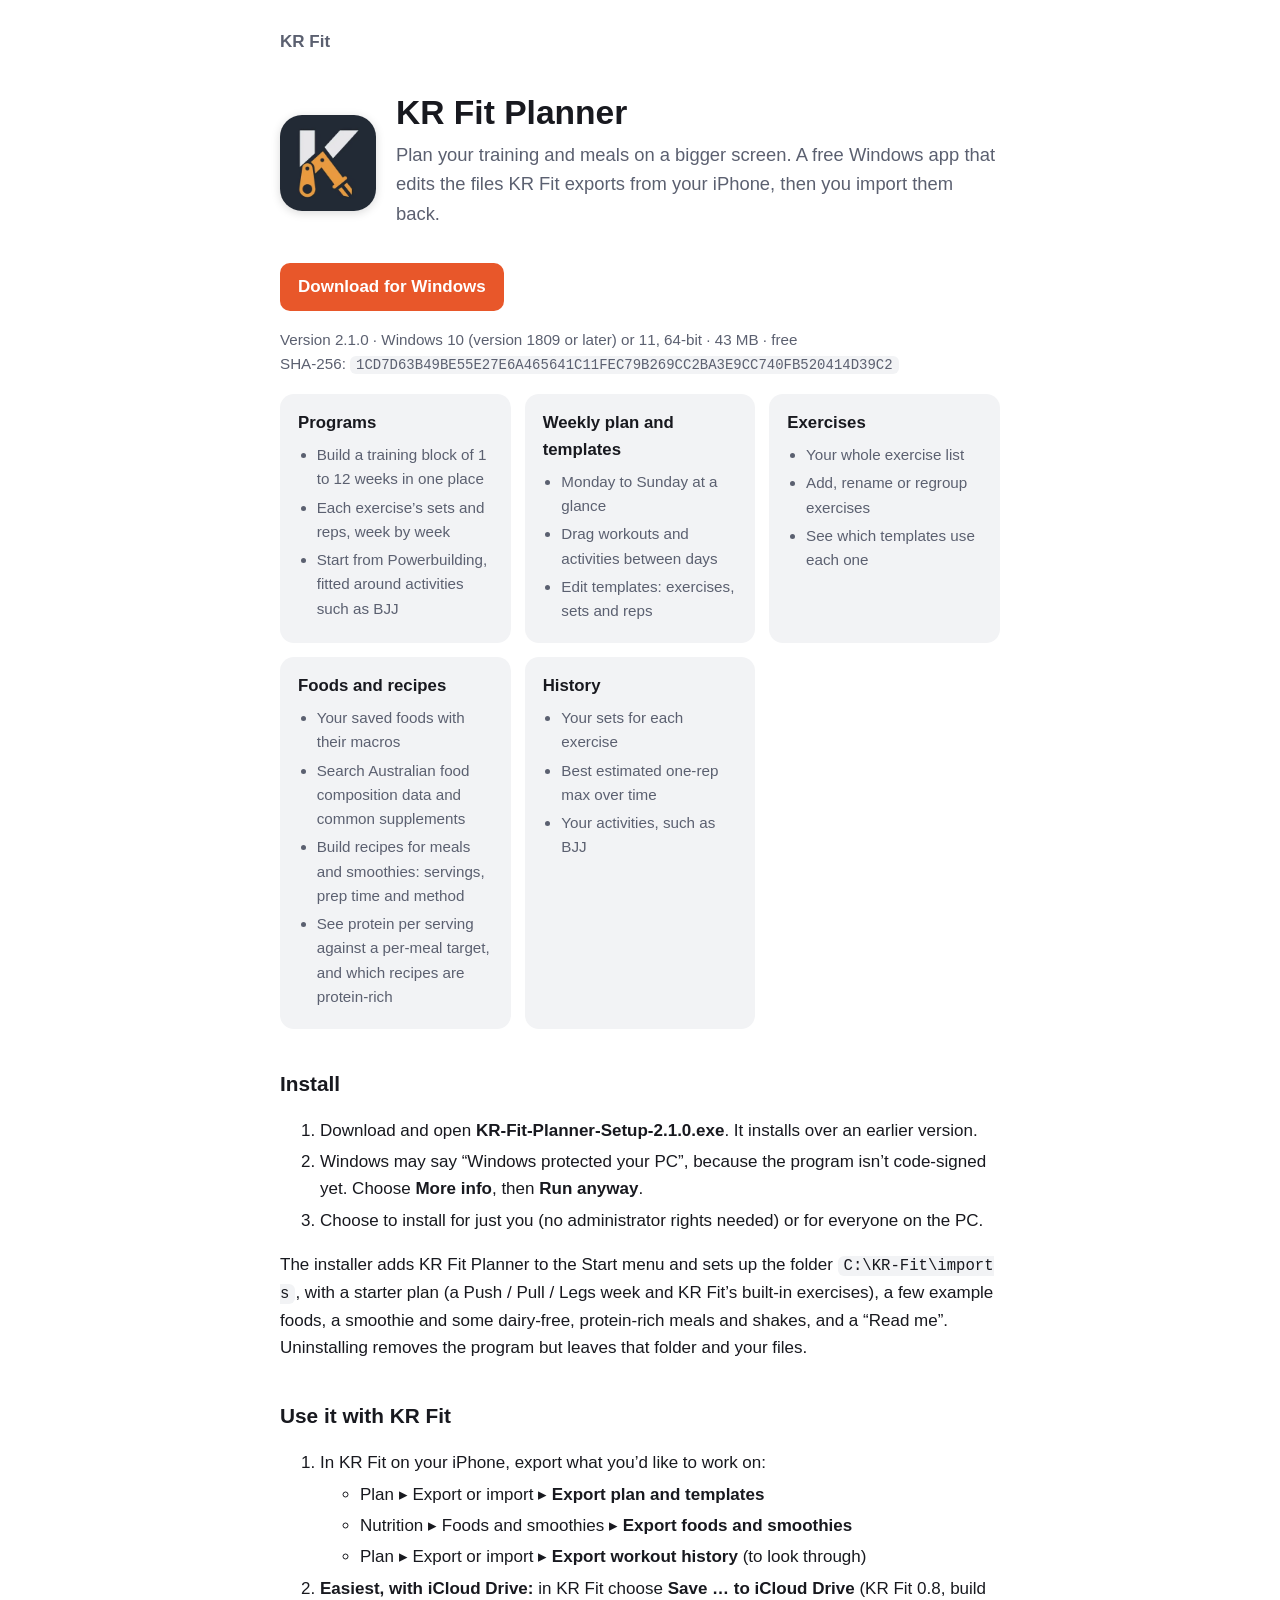
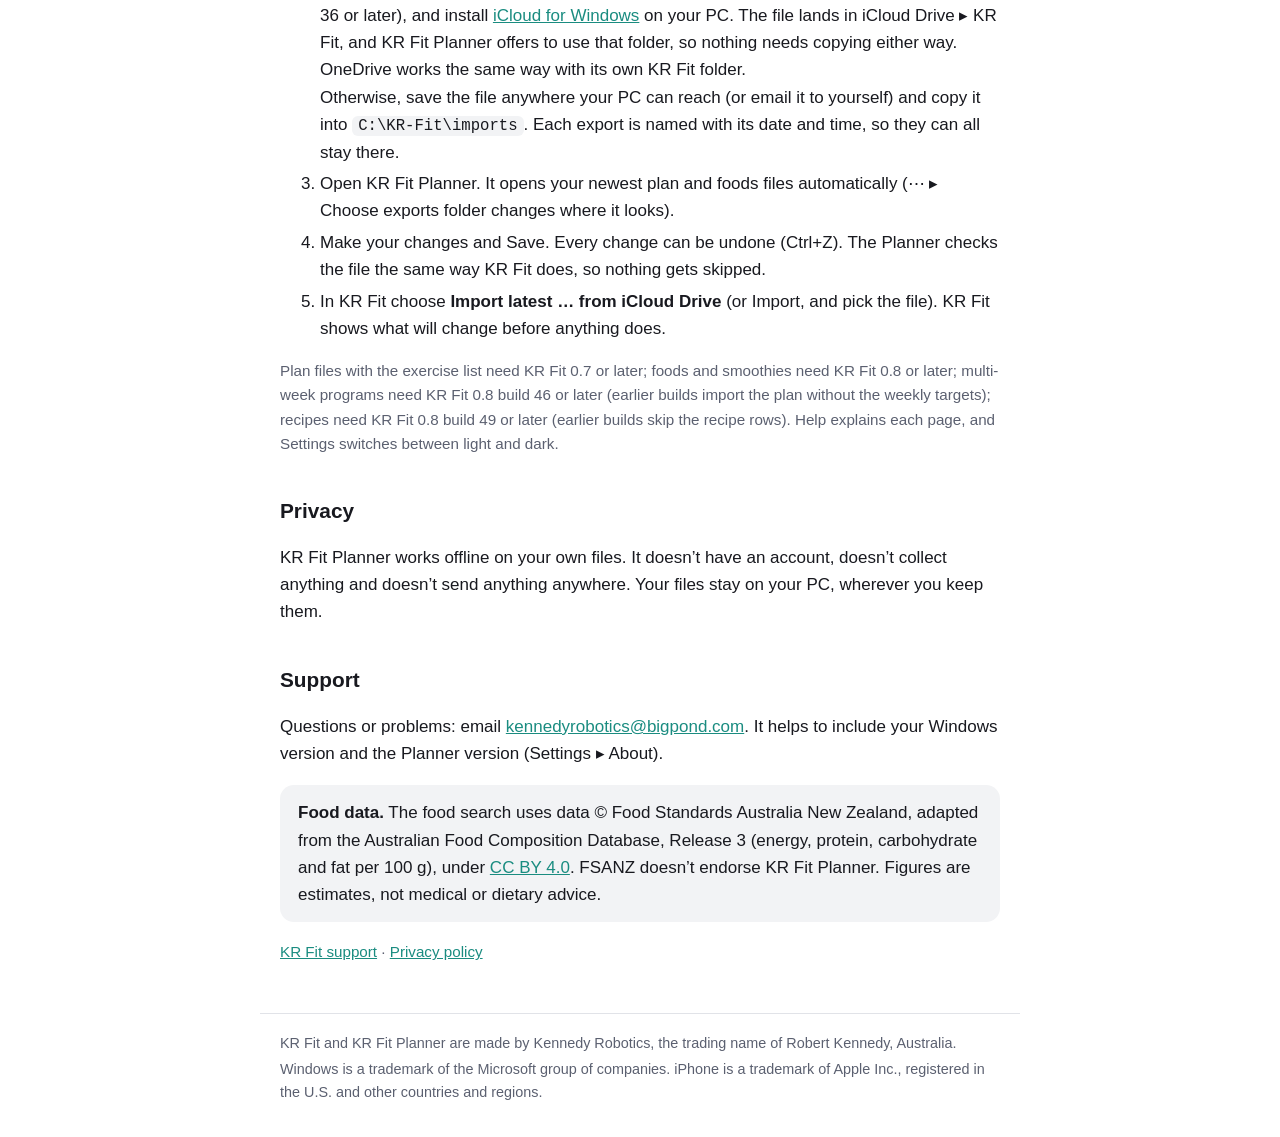
==== commit 9b8e1748: "KR Fit Planner 2.1.0: recipes (meals and smoothies) with a protein panel, dairy-free starter recipes" ====
--- a/krfit/planner/index.html
+++ b/krfit/planner/index.html
@@ -4,7 +4,7 @@
   <meta charset="utf-8">
   <meta name="viewport" content="width=device-width, initial-scale=1">
   <title>KR Fit Planner for Windows</title>
-  <meta name="description" content="KR Fit Planner: a free Windows app for building your KR Fit programs and editing your weekly plan, templates, exercises, foods and smoothies on your PC.">
+  <meta name="description" content="KR Fit Planner: a free Windows app for building your KR Fit programs and editing your weekly plan, templates, exercises, foods and recipes on your PC.">
   <link rel="icon" href="/assets/favicon.png">
   <link rel="stylesheet" href="/assets/style.css">
   <style>
@@ -24,9 +24,9 @@
       </div>
     </div>
 
-    <p><a class="button" href="KR-Fit-Planner-Setup-2.0.1.exe" download>Download for Windows</a></p>
-    <p class="muted">Version 2.0.1 · Windows 10 (version 1809 or later) or 11, 64-bit · 43 MB · free<br>
-      SHA-256: <code>D5ED3DF6049CDA71196814678D83BA90688AA2D397446F301F28B3B18B7A117B</code></p>
+    <p><a class="button" href="KR-Fit-Planner-Setup-2.1.0.exe" download>Download for Windows</a></p>
+    <p class="muted">Version 2.1.0 · Windows 10 (version 1809 or later) or 11, 64-bit · 43 MB · free<br>
+      SHA-256: <code>1CD7D63B49BE55E27E6A465641C11FEC79B269CC2BA3E9CC740FB520414D39C2</code></p>
 
     <div class="cards">
       <div class="card">
@@ -54,11 +54,12 @@
         </ul>
       </div>
       <div class="card">
-        <h3>Foods and smoothies</h3>
+        <h3>Foods and recipes</h3>
         <ul>
           <li>Your saved foods with their macros</li>
           <li>Search Australian food composition data and common supplements</li>
-          <li>Build smoothie recipes; totals add up</li>
+          <li>Build recipes for meals and smoothies: servings, prep time and method</li>
+          <li>See protein per serving against a per-meal target, and which recipes are protein-rich</li>
         </ul>
       </div>
       <div class="card">
@@ -73,13 +74,13 @@
 
     <h2>Install</h2>
     <ol>
-      <li>Download and open <strong>KR-Fit-Planner-Setup-2.0.1.exe</strong>. It installs over an earlier version.</li>
+      <li>Download and open <strong>KR-Fit-Planner-Setup-2.1.0.exe</strong>. It installs over an earlier version.</li>
       <li>Windows may say “Windows protected your PC”, because the program isn’t code-signed yet. Choose
         <strong>More info</strong>, then <strong>Run anyway</strong>.</li>
       <li>Choose to install for just you (no administrator rights needed) or for everyone on the PC.</li>
     </ol>
     <p>The installer adds KR Fit Planner to the Start menu and sets up the folder <code>C:\KR-Fit\imports</code>, with a
-      starter plan (a Push / Pull / Legs week and KR Fit’s built-in exercises), a few example foods and a smoothie, and a
+      starter plan (a Push / Pull / Legs week and KR Fit’s built-in exercises), a few example foods, a smoothie and some dairy-free, protein-rich meals and shakes, and a
       “Read me”. Uninstalling removes the program but leaves that folder and your files.</p>
 
     <h2>Use it with KR Fit</h2>
@@ -105,7 +106,8 @@
         what will change before anything does.</li>
     </ol>
     <p class="muted">Plan files with the exercise list need KR Fit 0.7 or later; foods and smoothies need KR Fit 0.8 or later;
-      multi-week programs need KR Fit 0.8 build 46 or later (earlier builds import the plan without the weekly targets).
+      multi-week programs need KR Fit 0.8 build 46 or later (earlier builds import the plan without the weekly targets);
+      recipes need KR Fit 0.8 build 49 or later (earlier builds skip the recipe rows).
       Help explains each page, and Settings switches between light and dark.</p>
 
     <h2>Privacy</h2>
